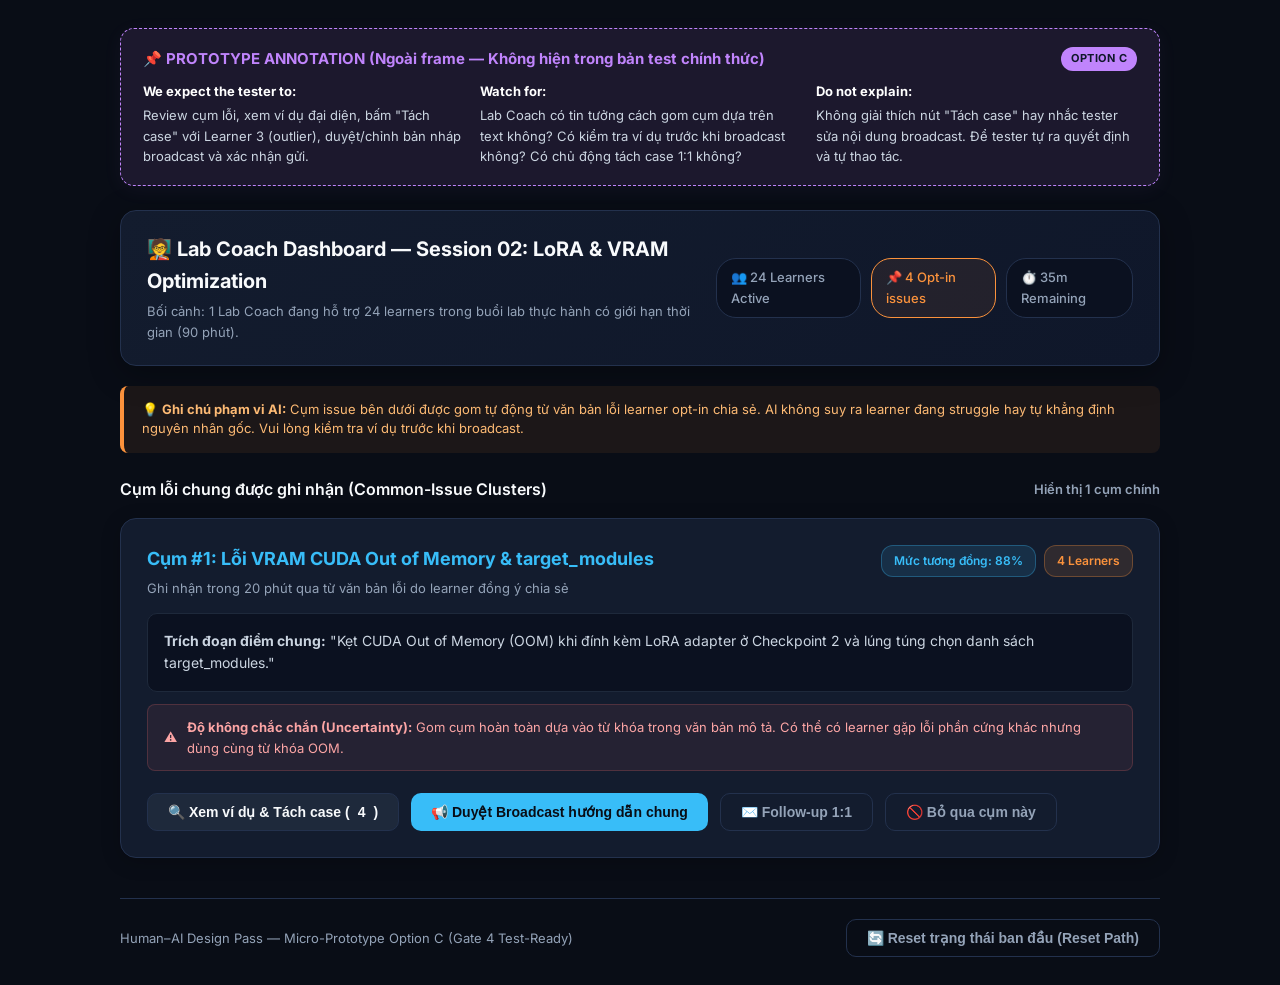
==== day18-work/prototypes/option-c-prototype.html @ c72233c2 "feat: add prototype documentation for option C implementation" ====
<!DOCTYPE html>
<html lang="vi">
<head>
  <meta charset="UTF-8">
  <meta name="viewport" content="width=device-width, initial-scale=1.0">
  <title>Option C — Common-Issue Cluster View Micro-Prototype</title>
  <link rel="preconnect" href="https://fonts.googleapis.com">
  <link rel="preconnect" href="https://fonts.gstatic.com" crossorigin>
  <link href="https://fonts.googleapis.com/css2?family=Inter:wght@400;500;600;700&display=swap" rel="stylesheet">
  <style>
    :root {
      --bg-dark: #090d16;
      --card-bg: #131c2e;
      --card-border: #23314d;
      --card-border-hover: #38bdf8;
      --text-main: #f8fafc;
      --text-muted: #94a3b8;
      --primary: #38bdf8;
      --primary-hover: #0284c7;
      --accent-orange: #fb923c;
      --accent-green: #4ade80;
      --accent-red: #f87171;
      --purple: #c084fc;
      --purple-bg: rgba(192, 132, 252, 0.1);
    }

    * {
      box-sizing: border-box;
      margin: 0;
      padding: 0;
    }

    body {
      font-family: 'Inter', -apple-system, BlinkMacSystemFont, sans-serif;
      background-color: var(--bg-dark);
      color: var(--text-main);
      line-height: 1.6;
      padding: 28px;
    }

    .container {
      max-width: 1040px;
      margin: 0 auto;
    }

    /* ----------------------------------
       PROTOTYPE ANNOTATION BANNER (Chặng 4)
    ---------------------------------- */
    .annotation-box {
      background: var(--purple-bg);
      border: 1px dashed var(--purple);
      border-radius: 14px;
      padding: 18px 22px;
      margin-bottom: 24px;
      box-shadow: 0 4px 20px rgba(192, 132, 252, 0.05);
    }
    .annotation-header {
      display: flex;
      justify-content: space-between;
      align-items: center;
      margin-bottom: 10px;
    }
    .annotation-tag {
      background: var(--purple);
      color: #0f172a;
      font-size: 11px;
      font-weight: 700;
      padding: 3px 10px;
      border-radius: 20px;
      text-transform: uppercase;
      letter-spacing: 0.5px;
    }
    .annotation-title {
      font-size: 15px;
      font-weight: 700;
      color: var(--purple);
    }
    .annotation-grid {
      display: grid;
      grid-template-columns: 1fr 1fr 1fr;
      gap: 16px;
      font-size: 13px;
      color: #cbd5e1;
    }
    .annotation-grid strong {
      color: #ffffff;
      display: block;
      margin-bottom: 3px;
    }

    /* ----------------------------------
       COMMON CONTEXT HEADER (70% Shared)
    ---------------------------------- */
    .header-card {
      background: linear-gradient(145deg, #131c2e 0%, #0f172a 100%);
      border: 1px solid var(--card-border);
      border-radius: 16px;
      padding: 22px 26px;
      margin-bottom: 20px;
      display: flex;
      justify-content: space-between;
      align-items: center;
      box-shadow: 0 8px 32px rgba(0, 0, 0, 0.3);
    }
    .header-title h1 {
      font-size: 20px;
      font-weight: 700;
      color: var(--text-main);
      display: flex;
      align-items: center;
      gap: 10px;
    }
    .header-title p {
      font-size: 13px;
      color: var(--text-muted);
      margin-top: 4px;
    }
    .stats-pills {
      display: flex;
      gap: 10px;
    }
    .pill {
      background: #0b1120;
      border: 1px solid var(--card-border);
      padding: 8px 14px;
      border-radius: 20px;
      font-size: 13px;
      font-weight: 500;
      color: var(--text-muted);
    }
    .pill.highlight {
      border-color: var(--accent-orange);
      color: var(--accent-orange);
      background: rgba(251, 146, 60, 0.08);
    }

    /* ----------------------------------
       CAPABILITY & LIMIT BANNER
    ---------------------------------- */
    .limit-banner {
      background: rgba(251, 146, 60, 0.08);
      border-left: 4px solid var(--accent-orange);
      border-radius: 8px;
      padding: 14px 18px;
      margin-bottom: 24px;
      font-size: 13px;
      color: #fdba74;
      line-height: 1.5;
    }

    /* ----------------------------------
       RESULT STATE BANNER (User Control)
    ---------------------------------- */
    .result-banner {
      background: rgba(74, 222, 128, 0.08);
      border: 1px solid var(--accent-green);
      border-radius: 14px;
      padding: 20px;
      margin-bottom: 24px;
      display: none;
      animation: fadeIn 0.3s ease;
    }
    .result-banner.active {
      display: block;
    }

    /* ----------------------------------
       MAIN CLUSTER VIEW
    ---------------------------------- */
    .section-title {
      font-size: 16px;
      font-weight: 600;
      margin-bottom: 16px;
      display: flex;
      justify-content: space-between;
      align-items: center;
    }

    .cluster-card {
      background: var(--card-bg);
      border: 1px solid var(--card-border);
      border-radius: 16px;
      padding: 26px;
      margin-bottom: 20px;
      transition: all 0.25s ease;
      box-shadow: 0 4px 20px rgba(0, 0, 0, 0.2);
    }
    .cluster-card:hover {
      border-color: var(--card-border-hover);
    }

    .cluster-header {
      display: flex;
      justify-content: space-between;
      align-items: flex-start;
      margin-bottom: 14px;
    }
    .cluster-name {
      font-size: 18px;
      font-weight: 700;
      color: var(--primary);
    }
    .badge-group {
      display: flex;
      gap: 8px;
    }
    .badge {
      font-size: 12px;
      padding: 5px 12px;
      border-radius: 12px;
      font-weight: 600;
    }
    .badge-similarity {
      background: rgba(56, 189, 248, 0.12);
      color: var(--primary);
      border: 1px solid rgba(56, 189, 248, 0.3);
    }
    .badge-count {
      background: rgba(251, 146, 60, 0.12);
      color: var(--accent-orange);
      border: 1px solid rgba(251, 146, 60, 0.3);
    }

    .cluster-body {
      margin-bottom: 22px;
    }
    .cluster-snippet {
      background: #0b1120;
      border: 1px solid #1e293b;
      padding: 16px;
      border-radius: 10px;
      font-size: 14px;
      color: #cbd5e1;
      margin-bottom: 12px;
    }
    .uncertainty-warning {
      font-size: 13px;
      color: #fca5a5;
      background: rgba(248, 113, 113, 0.08);
      border: 1px solid rgba(248, 113, 113, 0.2);
      padding: 12px 16px;
      border-radius: 8px;
      display: flex;
      align-items: center;
      gap: 10px;
    }

    /* ----------------------------------
       ACTION BUTTONS
    ---------------------------------- */
    .cluster-actions {
      display: flex;
      gap: 12px;
      flex-wrap: wrap;
    }
    .btn {
      padding: 10px 20px;
      border-radius: 10px;
      font-size: 14px;
      font-weight: 600;
      cursor: pointer;
      border: none;
      transition: all 0.2s ease;
      display: inline-flex;
      align-items: center;
      gap: 8px;
    }
    .btn-primary {
      background: var(--primary);
      color: #090d16;
    }
    .btn-primary:hover {
      background: var(--primary-hover);
      box-shadow: 0 0 15px rgba(56, 189, 248, 0.4);
    }
    .btn-secondary {
      background: #1e293b;
      color: var(--text-main);
      border: 1px solid var(--card-border);
    }
    .btn-secondary:hover {
      background: #334155;
    }
    .btn-outline {
      background: transparent;
      border: 1px solid var(--card-border);
      color: var(--text-muted);
    }
    .btn-outline:hover {
      border-color: var(--text-muted);
      color: var(--text-main);
    }

    /* ----------------------------------
       MODAL OVERLAY & DIALOGS
    ---------------------------------- */
    .modal-overlay {
      position: fixed;
      top: 0; left: 0; right: 0; bottom: 0;
      background: rgba(9, 13, 22, 0.85);
      backdrop-filter: blur(6px);
      display: flex;
      align-items: center;
      justify-content: center;
      z-index: 100;
      opacity: 0;
      pointer-events: none;
      transition: opacity 0.25s ease;
    }
    .modal-overlay.active {
      opacity: 1;
      pointer-events: auto;
    }
    .modal-box {
      background: #131c2e;
      border: 1px solid var(--card-border);
      border-radius: 18px;
      width: 90%;
      max-width: 680px;
      padding: 30px;
      max-height: 85vh;
      overflow-y: auto;
      box-shadow: 0 20px 50px rgba(0, 0, 0, 0.6);
    }
    .modal-title {
      font-size: 18px;
      font-weight: 700;
      margin-bottom: 16px;
      display: flex;
      justify-content: space-between;
      align-items: center;
    }
    .learner-item {
      background: #0b1120;
      border: 1px solid var(--card-border);
      border-radius: 12px;
      padding: 16px;
      margin-bottom: 12px;
      display: flex;
      justify-content: space-between;
      align-items: center;
      transition: all 0.2s ease;
    }
    .learner-info h4 {
      font-size: 14px;
      color: var(--text-main);
      font-weight: 600;
    }
    .learner-info p {
      font-size: 13px;
      color: var(--text-muted);
      margin-top: 2px;
    }
    .btn-split {
      background: rgba(248, 113, 113, 0.12);
      color: var(--accent-red);
      border: 1px solid rgba(248, 113, 113, 0.3);
      padding: 7px 14px;
      border-radius: 8px;
      font-size: 12px;
      font-weight: 600;
      cursor: pointer;
      transition: all 0.2s ease;
    }
    .btn-split:hover {
      background: var(--accent-red);
      color: #090d16;
    }

    textarea.broadcast-text {
      width: 100%;
      height: 130px;
      background: #0b1120;
      border: 1px solid var(--card-border);
      border-radius: 10px;
      color: var(--text-main);
      padding: 14px;
      font-family: inherit;
      font-size: 14px;
      line-height: 1.5;
      margin: 12px 0 16px 0;
      resize: vertical;
    }
    textarea.broadcast-text:focus {
      outline: none;
      border-color: var(--primary);
    }

    /* ----------------------------------
       RESET PATH FOOTER (Gate 4 Requirement)
    ---------------------------------- */
    .reset-bar {
      margin-top: 40px;
      padding-top: 20px;
      border-top: 1px solid var(--card-border);
      display: flex;
      justify-content: space-between;
      align-items: center;
    }

    @keyframes fadeIn {
      from { opacity: 0; transform: translateY(-8px); }
      to { opacity: 1; transform: translateY(0); }
    }
  </style>
</head>
<body>

<div class="container">

  <!-- PROTOTYPE ANNOTATION BANNER (Chặng 4 Guidelines) -->
  <div class="annotation-box">
    <div class="annotation-header">
      <span class="annotation-title">📌 PROTOTYPE ANNOTATION (Ngoài frame — Không hiện trong bản test chính thức)</span>
      <span class="annotation-tag">OPTION C</span>
    </div>
    <div class="annotation-grid">
      <div>
        <strong>We expect the tester to:</strong>
        Review cụm lỗi, xem ví dụ đại diện, bấm "Tách case" với Learner 3 (outlier), duyệt/chỉnh bản nháp broadcast và xác nhận gửi.
      </div>
      <div>
        <strong>Watch for:</strong>
        Lab Coach có tin tưởng cách gom cụm dựa trên text không? Có kiểm tra ví dụ trước khi broadcast không? Có chủ động tách case 1:1 không?
      </div>
      <div>
        <strong>Do not explain:</strong>
        Không giải thích nút "Tách case" hay nhắc tester sửa nội dung broadcast. Để tester tự ra quyết định và tự thao tác.
      </div>
    </div>
  </div>

  <!-- COMMON CONTEXT HEADER (70% Shared Context) -->
  <div class="header-card">
    <div class="header-title">
      <h1>🧑‍🏫 Lab Coach Dashboard — Session 02: LoRA & VRAM Optimization</h1>
      <p>Bối cảnh: 1 Lab Coach đang hỗ trợ 24 learners trong buổi lab thực hành có giới hạn thời gian (90 phút).</p>
    </div>
    <div class="stats-pills">
      <span class="pill">👥 24 Learners Active</span>
      <span class="pill highlight" id="optin-count-pill">📌 4 Opt-in issues</span>
      <span class="pill">⏱️ 35m Remaining</span>
    </div>
  </div>

  <!-- CAPABILITY & LIMIT BANNER -->
  <div class="limit-banner">
    💡 <strong>Ghi chú phạm vi AI:</strong> Cụm issue bên dưới được gom tự động từ văn bản lỗi learner opt-in chia sẻ. AI không suy ra learner đang struggle hay tự khẳng định nguyên nhân gốc. Vui lòng kiểm tra ví dụ trước khi broadcast.
  </div>

  <!-- RESULT STATE BANNER (User Decision Feedback) -->
  <div class="result-banner" id="result-banner">
    <h3 style="color: var(--accent-green); margin-bottom: 6px;">📢 Đã phát Broadcast thành công!</h3>
    <p style="font-size: 14px; color: #cbd5e1;">Hướng dẫn gỡ kẹt VRAM đã được gửi tới các learner trong cụm. Tiết kiệm ước tính ~20 phút triage 1:1 cá nhân.</p>
    <div style="margin-top: 14px; display: flex; gap: 10px;">
      <button class="btn btn-outline" style="font-size: 13px;" onclick="alert('Đã gửi thông báo bổ sung vào kênh Discord!')">✏️ Gửi Correction / Bổ sung</button>
      <button class="btn btn-outline" style="font-size: 13px;" onclick="undoBroadcast()">↩️ Thu hồi Broadcast / Mở lại cụm</button>
    </div>
  </div>

  <!-- MAIN CONTENT: CLUSTER VIEW -->
  <div class="section-title">
    <span>Cụm lỗi chung được ghi nhận (Common-Issue Clusters)</span>
    <span style="font-size: 13px; color: var(--text-muted);" id="cluster-status-text">Hiển thị 1 cụm chính</span>
  </div>

  <div class="cluster-card" id="main-cluster">
    <div class="cluster-header">
      <div>
        <div class="cluster-name">Cụm #1: Lỗi VRAM CUDA Out of Memory & target_modules</div>
        <div style="font-size: 13px; color: var(--text-muted); margin-top: 4px;">Ghi nhận trong 20 phút qua từ văn bản lỗi do learner đồng ý chia sẻ</div>
      </div>
      <div class="badge-group">
        <span class="badge badge-similarity">Mức tương đồng: 88%</span>
        <span class="badge badge-count" id="cluster-count-badge">4 Learners</span>
      </div>
    </div>

    <div class="cluster-body">
      <div class="cluster-snippet">
        <strong>Trích đoạn điểm chung:</strong> "Kẹt CUDA Out of Memory (OOM) khi đính kèm LoRA adapter ở Checkpoint 2 và lúng túng chọn danh sách target_modules."
      </div>
      <div class="uncertainty-warning">
        <span>⚠️</span>
        <span><strong>Độ không chắc chắn (Uncertainty):</strong> Gom cụm hoàn toàn dựa vào từ khóa trong văn bản mô tả. Có thể có learner gặp lỗi phần cứng khác nhưng dùng cùng từ khóa OOM.</span>
      </div>
    </div>

    <div class="cluster-actions">
      <button class="btn btn-secondary" onclick="openInspectModal()">🔍 Xem ví dụ & Tách case (<span id="inspect-count-label">4</span>)</button>
      <button class="btn btn-primary" onclick="openBroadcastModal()">📢 Duyệt Broadcast hướng dẫn chung</button>
      <button class="btn btn-outline" onclick="alert('Đã mở luồng follow-up 1:1 cho đại diện nhóm.')">✉️ Follow-up 1:1</button>
      <button class="btn btn-outline" onclick="dismissCluster()">🚫 Bỏ qua cụm này</button>
    </div>
  </div>

  <!-- SEPARATED 1:1 LIST SECTION -->
  <div id="separated-section" style="display: none; margin-top: 28px;">
    <div class="section-title" style="color: var(--accent-orange);">
      <span>Danh sách case tách riêng cần Triage 1:1</span>
    </div>
    <div class="cluster-card" style="border-color: rgba(251, 146, 60, 0.4); background: rgba(251, 146, 60, 0.03);">
      <div style="font-size: 14px; color: var(--text-main); font-weight: 600;">Learner 3 (L07) — BitsAndBytes 8-bit trên GPU GTX không hỗ trợ</div>
      <div style="font-size: 13px; color: var(--text-muted); margin-top: 4px;">Đã tách khỏi cụm VRAM chung vì là lỗi phần cứng/GPU cá nhân. Cần hỗ trợ trực tiếp 1:1.</div>
    </div>
  </div>

  <!-- RESET FOOTER (Gate 4 Requirement: Common context reset path) -->
  <div class="reset-bar">
    <span style="font-size: 13px; color: var(--text-muted);">Human–AI Design Pass — Micro-Prototype Option C (Gate 4 Test-Ready)</span>
    <button class="btn btn-outline" onclick="resetPrototype()">🔄 Reset trạng thái ban đầu (Reset Path)</button>
  </div>
</div>

<!-- MODAL 1: INSPECT & SPLIT CASES -->
<div class="modal-overlay" id="inspect-modal">
  <div class="modal-box">
    <div class="modal-title">
      <span>Danh sách case trong Cụm VRAM OOM</span>
      <button style="background: none; border: none; color: var(--text-muted); cursor: pointer; font-size: 20px;" onclick="closeInspectModal()">✕</button>
    </div>
    <p style="font-size: 13px; color: var(--text-muted); margin-bottom: 16px;">
      Lab Coach kiểm tra mô tả từng learner. Nếu phát hiện case khác nguyên nhân, bấm <strong>"Tách case"</strong> để chuyển sang triage 1:1.
    </p>

    <div class="learner-item">
      <div class="learner-info">
        <h4>Learner 1 (L01) — Kẹt target_modules ["q_proj", "v_proj"]</h4>
        <p>Gặp OOM khi batch_size=8; đã đọc slide nhưng chưa giảm batch size.</p>
      </div>
      <span style="font-size: 12px; color: var(--accent-green); font-weight: 600;">Thuộc cụm chung</span>
    </div>

    <div class="learner-item">
      <div class="learner-info">
        <h4>Learner 2 (L03) — Quên bật gradient_checkpointing</h4>
        <p>Báo lỗi OOM ở epoch 1; chưa bật gradient_checkpointing=True.</p>
      </div>
      <span style="font-size: 12px; color: var(--accent-green); font-weight: 600;">Thuộc cụm chung</span>
    </div>

    <div class="learner-item" id="learner-3-row">
      <div class="learner-info">
        <h4>Learner 3 (L07) — Lỗi BitsAndBytes 8-bit CUDA</h4>
        <p>Báo lỗi OOM do GPU GTX cũ không hỗ trợ quantization 8-bit.</p>
      </div>
      <button class="btn-split" onclick="splitLearner3()">✂️ Tách case ra khỏi cụm</button>
    </div>

    <div class="learner-item">
      <div class="learner-info">
        <h4>Learner 4 (L12) — Float32 base model overload</h4>
        <p>OOM khi load base model ở float32 thay vì float16.</p>
      </div>
      <span style="font-size: 12px; color: var(--accent-green); font-weight: 600;">Thuộc cụm chung</span>
    </div>

    <div style="margin-top: 24px; text-align: right;">
      <button class="btn btn-secondary" onclick="closeInspectModal()">Đóng</button>
    </div>
  </div>
</div>

<!-- MODAL 2: REVIEW & EDIT BROADCAST -->
<div class="modal-overlay" id="broadcast-modal">
  <div class="modal-box">
    <div class="modal-title">
      <span>Duyệt Broadcast hướng dẫn chung (Option C)</span>
      <button style="background: none; border: none; color: var(--text-muted); cursor: pointer; font-size: 20px;" onclick="closeBroadcastModal()">✕</button>
    </div>

    <div style="font-size: 12px; background: rgba(56, 189, 248, 0.1); color: var(--primary); padding: 10px 14px; border-radius: 8px; margin-bottom: 14px; border: 1px solid rgba(56, 189, 248, 0.2);">
      🤖 <strong>AI Draft:</strong> Nội dung do AI đề xuất từ <span id="broadcast-target-count">4</span> case trong cụm. Lab Coach cần chỉnh sửa và xác nhận trước khi gửi.
    </div>

    <label style="font-size: 13px; font-weight: 600; color: var(--text-main);">Nội dung Broadcast (Lab Coach có thể chỉnh sửa tự do):</label>
    <textarea class="broadcast-text" id="broadcast-textarea">Chào các bạn làm Lab LoRA! Hệ thống ghi nhận một số bạn gặp vấn đề VRAM / CUDA OOM ở Checkpoint 2. 

Hướng dẫn xử lý nhanh:
1) Bật `gradient_checkpointing=True` trong TrainingArguments.
2) Giảm `per_device_train_batch_size` xuống 2 hoặc 4.
3) Đảm bảo `target_modules` chỉ chọn ["q_proj", "v_proj"].

Nếu đã thử các bước trên mà vẫn kẹt, hãy giơ tay để Lab Coach hỗ trợ 1:1!</textarea>

    <div style="margin-bottom: 20px;">
      <label style="font-size: 13px; color: var(--text-muted); display: flex; align-items: center; gap: 10px; cursor: pointer;">
        <input type="checkbox" id="confirm-checkbox" style="width: 16px; height: 16px; accent-color: var(--primary);">
        <span style="color: var(--text-main);">Tôi đã kiểm tra nội dung và xác nhận phát thông báo tới nhóm learner trong cụm.</span>
      </label>
    </div>

    <div style="display: flex; justify-content: flex-end; gap: 12px;">
      <button class="btn btn-outline" onclick="closeBroadcastModal()">Hủy</button>
      <button class="btn btn-primary" onclick="sendBroadcast()">🚀 Phát Broadcast ngay</button>
    </div>
  </div>
</div>

<script>
  let learner3Split = false;

  function openInspectModal() {
    document.getElementById('inspect-modal').classList.add('active');
  }
  function closeInspectModal() {
    document.getElementById('inspect-modal').classList.remove('active');
  }
  function openBroadcastModal() {
    document.getElementById('broadcast-target-count').innerText = learner3Split ? '3' : '4';
    document.getElementById('broadcast-modal').classList.add('active');
  }
  function closeBroadcastModal() {
    document.getElementById('broadcast-modal').classList.remove('active');
  }

  function splitLearner3() {
    learner3Split = true;
    const row = document.getElementById('learner-3-row');
    row.style.opacity = '0.6';
    row.innerHTML = `
      <div class="learner-info">
        <h4 style="text-decoration: line-through; color: var(--text-muted);">Learner 3 (L07) — Lỗi BitsAndBytes 8-bit CUDA</h4>
        <p>Đã tách ra khỏi cụm chung → Chuyển sang hàng chờ Triage 1:1.</p>
      </div>
      <span style="font-size: 12px; color: var(--accent-orange); font-weight: 600;">Đã tách 1:1</span>
    `;

    document.getElementById('cluster-count-badge').innerText = '3 Learners';
    document.getElementById('optin-count-pill').innerText = '📌 3 Opt-in issues in cluster (+1 split)';
    document.getElementById('inspect-count-label').innerText = '3';
    document.getElementById('separated-section').style.display = 'block';
  }

  function sendBroadcast() {
    const cb = document.getElementById('confirm-checkbox');
    if (!cb.checked) {
      alert('Vui lòng đánh dấu xác nhận trước khi phát Broadcast!');
      return;
    }
    closeBroadcastModal();
    document.getElementById('main-cluster').style.opacity = '0.4';
    document.getElementById('result-banner').classList.add('active');
  }

  function undoBroadcast() {
    document.getElementById('main-cluster').style.opacity = '1';
    document.getElementById('result-banner').classList.remove('active');
  }

  function dismissCluster() {
    if (confirm('Bạn có chắc chắn muốn bỏ qua cụm lỗi này?')) {
      document.getElementById('main-cluster').style.display = 'none';
      document.getElementById('cluster-status-text').innerText = 'Đã bỏ qua cụm (0 cụm hiển thị)';
    }
  }

  function resetPrototype() {
    learner3Split = false;
    document.getElementById('main-cluster').style.display = 'block';
    document.getElementById('main-cluster').style.opacity = '1';
    document.getElementById('result-banner').classList.remove('active');
    document.getElementById('separated-section').style.display = 'none';
    document.getElementById('cluster-count-badge').innerText = '4 Learners';
    document.getElementById('optin-count-pill').innerText = '📌 4 Opt-in issues';
    document.getElementById('inspect-count-label').innerText = '4';
    document.getElementById('cluster-status-text').innerText = 'Hiển thị 1 cụm chính';
    document.getElementById('confirm-checkbox').checked = false;

    document.getElementById('learner-3-row').style.opacity = '1';
    document.getElementById('learner-3-row').innerHTML = `
      <div class="learner-info">
        <h4>Learner 3 (L07) — Lỗi BitsAndBytes 8-bit CUDA</h4>
        <p>Báo lỗi OOM do GPU GTX cũ không hỗ trợ quantization 8-bit.</p>
      </div>
      <button class="btn-split" onclick="splitLearner3()">✂️ Tách case ra khỏi cụm</button>
    `;

    closeInspectModal();
    closeBroadcastModal();
  }
</script>

</body>
</html>
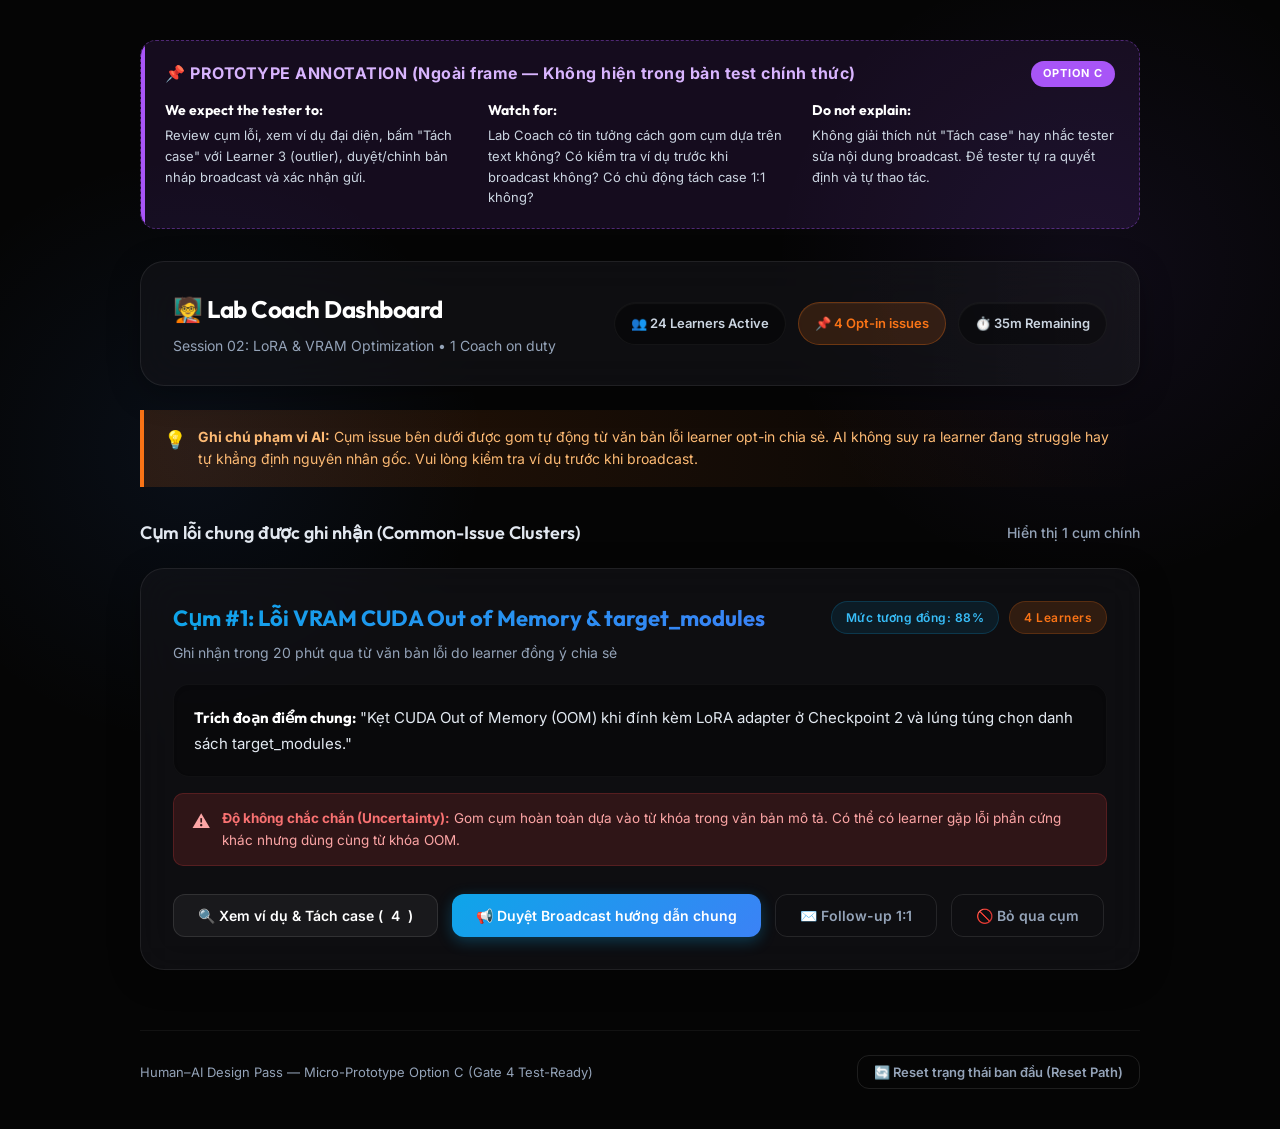
==== commit d8f42e2c: "feat: add common-issue cluster view prototype html and documentation files" ====
--- a/day18-work/prototypes/option-c-prototype.html
+++ b/day18-work/prototypes/option-c-prototype.html
@@ -6,243 +6,318 @@
   <title>Option C — Common-Issue Cluster View Micro-Prototype</title>
   <link rel="preconnect" href="https://fonts.googleapis.com">
   <link rel="preconnect" href="https://fonts.gstatic.com" crossorigin>
-  <link href="https://fonts.googleapis.com/css2?family=Inter:wght@400;500;600;700&display=swap" rel="stylesheet">
+  <link href="https://fonts.googleapis.com/css2?family=Inter:wght@400;500;600&family=Outfit:wght@500;600;700;800&display=swap" rel="stylesheet">
   <style>
     :root {
-      --bg-dark: #090d16;
-      --card-bg: #131c2e;
-      --card-border: #23314d;
-      --card-border-hover: #38bdf8;
+      --bg-dark: #050505;
+      --bg-gradient: radial-gradient(circle at 15% 50%, rgba(59, 130, 246, 0.08), transparent 25%),
+                     radial-gradient(circle at 85% 30%, rgba(139, 92, 246, 0.08), transparent 25%);
+      
+      --glass-bg: rgba(20, 21, 26, 0.6);
+      --glass-border: rgba(255, 255, 255, 0.08);
+      --glass-shadow: 0 8px 32px rgba(0, 0, 0, 0.3);
+      
       --text-main: #f8fafc;
       --text-muted: #94a3b8;
+      
       --primary: #38bdf8;
-      --primary-hover: #0284c7;
-      --accent-orange: #fb923c;
-      --accent-green: #4ade80;
-      --accent-red: #f87171;
-      --purple: #c084fc;
-      --purple-bg: rgba(192, 132, 252, 0.1);
-    }
-
-    * {
-      box-sizing: border-box;
-      margin: 0;
-      padding: 0;
-    }
+      --primary-gradient: linear-gradient(135deg, #0ea5e9, #3b82f6);
+      --accent-orange: #f97316;
+      --accent-orange-bg: rgba(249, 115, 22, 0.15);
+      --accent-green: #10b981;
+      --accent-green-bg: rgba(16, 185, 129, 0.15);
+      --accent-red: #ef4444;
+      --accent-red-bg: rgba(239, 68, 68, 0.15);
+      
+      --purple: #a855f7;
+      --purple-bg: rgba(168, 85, 247, 0.1);
+      
+      --radius-lg: 24px;
+      --radius-md: 16px;
+      --radius-sm: 10px;
+      
+      --transition: all 0.3s cubic-bezier(0.4, 0, 0.2, 1);
+    }
+
+    * { box-sizing: border-box; margin: 0; padding: 0; }
 
     body {
-      font-family: 'Inter', -apple-system, BlinkMacSystemFont, sans-serif;
+      font-family: 'Inter', sans-serif;
       background-color: var(--bg-dark);
+      background-image: var(--bg-gradient);
+      background-attachment: fixed;
       color: var(--text-main);
       line-height: 1.6;
-      padding: 28px;
+      padding: 40px 20px;
+      min-height: 100vh;
+    }
+
+    h1, h2, h3, h4, .font-heading {
+      font-family: 'Outfit', sans-serif;
     }
 
     .container {
-      max-width: 1040px;
+      max-width: 1000px;
       margin: 0 auto;
+      position: relative;
     }
 
     /* ----------------------------------
-       PROTOTYPE ANNOTATION BANNER (Chặng 4)
+       PROTOTYPE ANNOTATION BANNER
     ---------------------------------- */
     .annotation-box {
       background: var(--purple-bg);
-      border: 1px dashed var(--purple);
-      border-radius: 14px;
-      padding: 18px 22px;
-      margin-bottom: 24px;
-      box-shadow: 0 4px 20px rgba(192, 132, 252, 0.05);
+      border: 1px dashed rgba(168, 85, 247, 0.4);
+      border-radius: var(--radius-md);
+      padding: 20px 24px;
+      margin-bottom: 32px;
+      position: relative;
+      overflow: hidden;
+    }
+    .annotation-box::before {
+      content: '';
+      position: absolute;
+      top: 0; left: 0; width: 4px; height: 100%;
+      background: var(--purple);
     }
     .annotation-header {
       display: flex;
       justify-content: space-between;
       align-items: center;
-      margin-bottom: 10px;
+      margin-bottom: 12px;
+    }
+    .annotation-title {
+      font-size: 16px;
+      font-weight: 700;
+      color: #d8b4fe;
+      letter-spacing: 0.5px;
     }
     .annotation-tag {
       background: var(--purple);
-      color: #0f172a;
+      color: #fff;
       font-size: 11px;
       font-weight: 700;
-      padding: 3px 10px;
+      padding: 4px 12px;
       border-radius: 20px;
       text-transform: uppercase;
-      letter-spacing: 0.5px;
-    }
-    .annotation-title {
-      font-size: 15px;
-      font-weight: 700;
-      color: var(--purple);
+      letter-spacing: 1px;
     }
     .annotation-grid {
       display: grid;
-      grid-template-columns: 1fr 1fr 1fr;
-      gap: 16px;
+      grid-template-columns: repeat(3, 1fr);
+      gap: 20px;
       font-size: 13px;
       color: #cbd5e1;
     }
     .annotation-grid strong {
-      color: #ffffff;
+      color: #fff;
       display: block;
-      margin-bottom: 3px;
+      margin-bottom: 4px;
+      font-family: 'Outfit', sans-serif;
+      font-size: 14px;
     }
 
     /* ----------------------------------
-       COMMON CONTEXT HEADER (70% Shared)
+       COMMON CONTEXT HEADER
     ---------------------------------- */
     .header-card {
-      background: linear-gradient(145deg, #131c2e 0%, #0f172a 100%);
-      border: 1px solid var(--card-border);
-      border-radius: 16px;
-      padding: 22px 26px;
-      margin-bottom: 20px;
+      background: var(--glass-bg);
+      backdrop-filter: blur(20px);
+      -webkit-backdrop-filter: blur(20px);
+      border: 1px solid var(--glass-border);
+      border-radius: var(--radius-lg);
+      padding: 28px 32px;
+      margin-bottom: 24px;
       display: flex;
       justify-content: space-between;
       align-items: center;
-      box-shadow: 0 8px 32px rgba(0, 0, 0, 0.3);
+      box-shadow: var(--glass-shadow);
+      position: relative;
+      overflow: hidden;
+    }
+    .header-card::after {
+      content: '';
+      position: absolute;
+      top: 0; right: 0; width: 300px; height: 100%;
+      background: linear-gradient(90deg, transparent, rgba(255,255,255,0.02));
+      pointer-events: none;
     }
     .header-title h1 {
-      font-size: 20px;
+      font-size: 24px;
       font-weight: 700;
-      color: var(--text-main);
-      display: flex;
-      align-items: center;
-      gap: 10px;
+      color: #fff;
+      display: flex;
+      align-items: center;
+      gap: 12px;
+      letter-spacing: -0.5px;
     }
     .header-title p {
+      font-size: 14px;
+      color: var(--text-muted);
+      margin-top: 6px;
+    }
+    .stats-pills {
+      display: flex;
+      gap: 12px;
+    }
+    .pill {
+      background: rgba(0, 0, 0, 0.4);
+      border: 1px solid rgba(255, 255, 255, 0.05);
+      padding: 10px 16px;
+      border-radius: 30px;
       font-size: 13px;
-      color: var(--text-muted);
-      margin-top: 4px;
-    }
-    .stats-pills {
-      display: flex;
-      gap: 10px;
-    }
-    .pill {
-      background: #0b1120;
-      border: 1px solid var(--card-border);
-      padding: 8px 14px;
-      border-radius: 20px;
-      font-size: 13px;
-      font-weight: 500;
-      color: var(--text-muted);
+      font-weight: 600;
+      color: #cbd5e1;
+      display: flex;
+      align-items: center;
+      gap: 6px;
+      box-shadow: inset 0 1px 1px rgba(255,255,255,0.05);
     }
     .pill.highlight {
-      border-color: var(--accent-orange);
+      border-color: rgba(249, 115, 22, 0.3);
       color: var(--accent-orange);
-      background: rgba(251, 146, 60, 0.08);
+      background: var(--accent-orange-bg);
     }
 
     /* ----------------------------------
        CAPABILITY & LIMIT BANNER
     ---------------------------------- */
     .limit-banner {
-      background: rgba(251, 146, 60, 0.08);
+      background: linear-gradient(90deg, var(--accent-orange-bg), transparent);
       border-left: 4px solid var(--accent-orange);
-      border-radius: 8px;
-      padding: 14px 18px;
-      margin-bottom: 24px;
-      font-size: 13px;
+      border-radius: 0 var(--radius-sm) var(--radius-sm) 0;
+      padding: 16px 20px;
+      margin-bottom: 32px;
+      font-size: 14px;
       color: #fdba74;
-      line-height: 1.5;
+      display: flex;
+      align-items: flex-start;
+      gap: 12px;
     }
 
     /* ----------------------------------
-       RESULT STATE BANNER (User Control)
+       RESULT STATE BANNER
     ---------------------------------- */
     .result-banner {
-      background: rgba(74, 222, 128, 0.08);
-      border: 1px solid var(--accent-green);
-      border-radius: 14px;
-      padding: 20px;
-      margin-bottom: 24px;
+      background: linear-gradient(135deg, rgba(16, 185, 129, 0.1), rgba(5, 150, 105, 0.05));
+      border: 1px solid rgba(16, 185, 129, 0.3);
+      border-radius: var(--radius-md);
+      padding: 24px;
+      margin-bottom: 32px;
       display: none;
-      animation: fadeIn 0.3s ease;
+      opacity: 0;
+      transform: translateY(-10px);
+      transition: opacity 0.4s ease, transform 0.4s ease;
+      box-shadow: 0 10px 30px rgba(16, 185, 129, 0.05);
+      position: relative;
+      overflow: hidden;
+    }
+    .result-banner::before {
+      content: '';
+      position: absolute;
+      top: -50%; left: -50%; width: 200%; height: 200%;
+      background: radial-gradient(circle, rgba(16,185,129,0.1) 0%, transparent 60%);
+      pointer-events: none;
     }
     .result-banner.active {
       display: block;
+      opacity: 1;
+      transform: translateY(0);
     }
 
     /* ----------------------------------
        MAIN CLUSTER VIEW
     ---------------------------------- */
     .section-title {
-      font-size: 16px;
+      font-family: 'Outfit', sans-serif;
+      font-size: 18px;
       font-weight: 600;
-      margin-bottom: 16px;
+      margin-bottom: 20px;
       display: flex;
       justify-content: space-between;
       align-items: center;
+      color: #e2e8f0;
     }
 
     .cluster-card {
-      background: var(--card-bg);
-      border: 1px solid var(--card-border);
-      border-radius: 16px;
-      padding: 26px;
-      margin-bottom: 20px;
-      transition: all 0.25s ease;
-      box-shadow: 0 4px 20px rgba(0, 0, 0, 0.2);
+      background: var(--glass-bg);
+      backdrop-filter: blur(20px);
+      -webkit-backdrop-filter: blur(20px);
+      border: 1px solid var(--glass-border);
+      border-radius: var(--radius-lg);
+      padding: 32px;
+      margin-bottom: 24px;
+      transition: var(--transition);
+      box-shadow: var(--glass-shadow);
+      position: relative;
     }
     .cluster-card:hover {
-      border-color: var(--card-border-hover);
+      border-color: rgba(56, 189, 248, 0.3);
+      box-shadow: 0 12px 40px rgba(0, 0, 0, 0.4), 0 0 20px rgba(56, 189, 248, 0.05);
+      transform: translateY(-2px);
     }
 
     .cluster-header {
       display: flex;
       justify-content: space-between;
       align-items: flex-start;
-      margin-bottom: 14px;
+      margin-bottom: 20px;
     }
     .cluster-name {
-      font-size: 18px;
+      font-family: 'Outfit', sans-serif;
+      font-size: 22px;
       font-weight: 700;
-      color: var(--primary);
+      background: var(--primary-gradient);
+      -webkit-background-clip: text;
+      -webkit-text-fill-color: transparent;
+      margin-bottom: 6px;
     }
     .badge-group {
       display: flex;
-      gap: 8px;
+      gap: 10px;
     }
     .badge {
       font-size: 12px;
-      padding: 5px 12px;
-      border-radius: 12px;
+      padding: 6px 14px;
+      border-radius: 20px;
       font-weight: 600;
+      letter-spacing: 0.5px;
     }
     .badge-similarity {
-      background: rgba(56, 189, 248, 0.12);
+      background: rgba(14, 165, 233, 0.1);
       color: var(--primary);
-      border: 1px solid rgba(56, 189, 248, 0.3);
+      border: 1px solid rgba(14, 165, 233, 0.2);
     }
     .badge-count {
-      background: rgba(251, 146, 60, 0.12);
+      background: var(--accent-orange-bg);
       color: var(--accent-orange);
-      border: 1px solid rgba(251, 146, 60, 0.3);
+      border: 1px solid rgba(249, 115, 22, 0.2);
     }
 
     .cluster-body {
-      margin-bottom: 22px;
+      margin-bottom: 28px;
     }
     .cluster-snippet {
-      background: #0b1120;
-      border: 1px solid #1e293b;
-      padding: 16px;
-      border-radius: 10px;
-      font-size: 14px;
-      color: #cbd5e1;
-      margin-bottom: 12px;
+      background: rgba(0, 0, 0, 0.3);
+      border: 1px solid rgba(255, 255, 255, 0.03);
+      padding: 20px;
+      border-radius: var(--radius-md);
+      font-size: 15px;
+      color: #e2e8f0;
+      margin-bottom: 16px;
+      box-shadow: inset 0 2px 10px rgba(0,0,0,0.2);
+      line-height: 1.7;
     }
     .uncertainty-warning {
-      font-size: 13px;
+      font-size: 13.5px;
       color: #fca5a5;
-      background: rgba(248, 113, 113, 0.08);
-      border: 1px solid rgba(248, 113, 113, 0.2);
-      padding: 12px 16px;
-      border-radius: 8px;
-      display: flex;
-      align-items: center;
-      gap: 10px;
+      background: var(--accent-red-bg);
+      border: 1px solid rgba(239, 68, 68, 0.2);
+      padding: 14px 18px;
+      border-radius: var(--radius-sm);
+      display: flex;
+      align-items: flex-start;
+      gap: 12px;
     }
 
     /* ----------------------------------
@@ -250,45 +325,49 @@
     ---------------------------------- */
     .cluster-actions {
       display: flex;
-      gap: 12px;
+      gap: 14px;
       flex-wrap: wrap;
     }
     .btn {
-      padding: 10px 20px;
-      border-radius: 10px;
+      padding: 12px 24px;
+      border-radius: 12px;
       font-size: 14px;
       font-weight: 600;
       cursor: pointer;
       border: none;
-      transition: all 0.2s ease;
+      transition: var(--transition);
       display: inline-flex;
       align-items: center;
       gap: 8px;
+      font-family: 'Inter', sans-serif;
     }
     .btn-primary {
-      background: var(--primary);
-      color: #090d16;
+      background: var(--primary-gradient);
+      color: #fff;
+      box-shadow: 0 4px 15px rgba(14, 165, 233, 0.3);
     }
     .btn-primary:hover {
-      background: var(--primary-hover);
-      box-shadow: 0 0 15px rgba(56, 189, 248, 0.4);
+      box-shadow: 0 6px 20px rgba(14, 165, 233, 0.5);
+      transform: translateY(-1px);
     }
     .btn-secondary {
-      background: #1e293b;
-      color: var(--text-main);
-      border: 1px solid var(--card-border);
+      background: rgba(255, 255, 255, 0.05);
+      color: #fff;
+      border: 1px solid rgba(255, 255, 255, 0.1);
     }
     .btn-secondary:hover {
-      background: #334155;
+      background: rgba(255, 255, 255, 0.1);
+      border-color: rgba(255, 255, 255, 0.2);
     }
     .btn-outline {
       background: transparent;
-      border: 1px solid var(--card-border);
+      border: 1px solid rgba(255, 255, 255, 0.1);
       color: var(--text-muted);
     }
     .btn-outline:hover {
-      border-color: var(--text-muted);
-      color: var(--text-main);
+      border-color: rgba(255, 255, 255, 0.3);
+      color: #fff;
+      background: rgba(255, 255, 255, 0.02);
     }
 
     /* ----------------------------------
@@ -297,111 +376,191 @@
     .modal-overlay {
       position: fixed;
       top: 0; left: 0; right: 0; bottom: 0;
-      background: rgba(9, 13, 22, 0.85);
-      backdrop-filter: blur(6px);
+      background: rgba(0, 0, 0, 0.6);
+      backdrop-filter: blur(8px);
+      -webkit-backdrop-filter: blur(8px);
       display: flex;
       align-items: center;
       justify-content: center;
       z-index: 100;
       opacity: 0;
       pointer-events: none;
-      transition: opacity 0.25s ease;
+      transition: var(--transition);
     }
     .modal-overlay.active {
       opacity: 1;
       pointer-events: auto;
     }
     .modal-box {
-      background: #131c2e;
-      border: 1px solid var(--card-border);
-      border-radius: 18px;
+      background: #0f1219;
+      border: 1px solid rgba(255, 255, 255, 0.08);
+      border-radius: var(--radius-lg);
       width: 90%;
-      max-width: 680px;
-      padding: 30px;
+      max-width: 720px;
+      padding: 36px;
       max-height: 85vh;
       overflow-y: auto;
-      box-shadow: 0 20px 50px rgba(0, 0, 0, 0.6);
-    }
+      box-shadow: 0 25px 50px -12px rgba(0, 0, 0, 0.8);
+      transform: scale(0.95) translateY(10px);
+      transition: var(--transition);
+    }
+    .modal-overlay.active .modal-box {
+      transform: scale(1) translateY(0);
+    }
+    
     .modal-title {
-      font-size: 18px;
+      font-family: 'Outfit', sans-serif;
+      font-size: 22px;
       font-weight: 700;
+      margin-bottom: 8px;
+      display: flex;
+      justify-content: space-between;
+      align-items: center;
+      color: #fff;
+    }
+    .modal-subtitle {
+      font-size: 14px;
+      color: var(--text-muted);
+      margin-bottom: 24px;
+    }
+    
+    .learner-item {
+      background: rgba(255, 255, 255, 0.02);
+      border: 1px solid rgba(255, 255, 255, 0.05);
+      border-radius: var(--radius-md);
+      padding: 20px;
       margin-bottom: 16px;
       display: flex;
       justify-content: space-between;
       align-items: center;
-    }
-    .learner-item {
-      background: #0b1120;
-      border: 1px solid var(--card-border);
-      border-radius: 12px;
-      padding: 16px;
-      margin-bottom: 12px;
-      display: flex;
-      justify-content: space-between;
-      align-items: center;
-      transition: all 0.2s ease;
+      transition: var(--transition);
+    }
+    .learner-item:hover {
+      background: rgba(255, 255, 255, 0.04);
+      border-color: rgba(255, 255, 255, 0.1);
     }
     .learner-info h4 {
+      font-size: 15px;
+      color: #fff;
+      font-weight: 600;
+      margin-bottom: 4px;
+    }
+    .learner-info p {
       font-size: 14px;
-      color: var(--text-main);
-      font-weight: 600;
-    }
-    .learner-info p {
+      color: var(--text-muted);
+    }
+    .btn-split {
+      background: var(--accent-red-bg);
+      color: #f87171;
+      border: 1px solid rgba(239, 68, 68, 0.2);
+      padding: 8px 16px;
+      border-radius: 8px;
       font-size: 13px;
-      color: var(--text-muted);
-      margin-top: 2px;
-    }
-    .btn-split {
-      background: rgba(248, 113, 113, 0.12);
-      color: var(--accent-red);
-      border: 1px solid rgba(248, 113, 113, 0.3);
-      padding: 7px 14px;
-      border-radius: 8px;
-      font-size: 12px;
       font-weight: 600;
       cursor: pointer;
-      transition: all 0.2s ease;
+      transition: var(--transition);
+      white-space: nowrap;
     }
     .btn-split:hover {
       background: var(--accent-red);
-      color: #090d16;
+      color: #fff;
+      box-shadow: 0 4px 12px rgba(239, 68, 68, 0.3);
     }
 
     textarea.broadcast-text {
       width: 100%;
-      height: 130px;
-      background: #0b1120;
-      border: 1px solid var(--card-border);
-      border-radius: 10px;
-      color: var(--text-main);
-      padding: 14px;
+      height: 160px;
+      background: rgba(0, 0, 0, 0.3);
+      border: 1px solid rgba(255, 255, 255, 0.1);
+      border-radius: var(--radius-md);
+      color: #fff;
+      padding: 16px;
       font-family: inherit;
-      font-size: 14px;
-      line-height: 1.5;
-      margin: 12px 0 16px 0;
+      font-size: 14.5px;
+      line-height: 1.6;
+      margin: 16px 0 24px 0;
       resize: vertical;
+      transition: var(--transition);
     }
     textarea.broadcast-text:focus {
       outline: none;
       border-color: var(--primary);
+      box-shadow: 0 0 0 2px rgba(14, 165, 233, 0.2);
+    }
+
+    /* Custom Checkbox */
+    .custom-checkbox {
+      display: flex;
+      align-items: center;
+      gap: 12px;
+      cursor: pointer;
+      user-select: none;
+    }
+    .custom-checkbox input {
+      position: absolute;
+      opacity: 0;
+      cursor: pointer;
+      height: 0;
+      width: 0;
+    }
+    .checkmark {
+      height: 20px;
+      width: 20px;
+      background-color: rgba(255, 255, 255, 0.05);
+      border: 1px solid rgba(255, 255, 255, 0.2);
+      border-radius: 6px;
+      position: relative;
+      transition: var(--transition);
+    }
+    .custom-checkbox:hover input ~ .checkmark {
+      background-color: rgba(255, 255, 255, 0.1);
+    }
+    .custom-checkbox input:checked ~ .checkmark {
+      background-color: var(--primary);
+      border-color: var(--primary);
+    }
+    .checkmark:after {
+      content: "";
+      position: absolute;
+      display: none;
+      left: 6px;
+      top: 2px;
+      width: 5px;
+      height: 10px;
+      border: solid white;
+      border-width: 0 2px 2px 0;
+      transform: rotate(45deg);
+    }
+    .custom-checkbox input:checked ~ .checkmark:after {
+      display: block;
     }
 
     /* ----------------------------------
-       RESET PATH FOOTER (Gate 4 Requirement)
+       RESET PATH FOOTER
     ---------------------------------- */
     .reset-bar {
-      margin-top: 40px;
-      padding-top: 20px;
-      border-top: 1px solid var(--card-border);
+      margin-top: 60px;
+      padding-top: 24px;
+      border-top: 1px solid rgba(255, 255, 255, 0.05);
       display: flex;
       justify-content: space-between;
       align-items: center;
     }
 
-    @keyframes fadeIn {
-      from { opacity: 0; transform: translateY(-8px); }
+    /* Micro-animations */
+    .fade-out { opacity: 0.4; filter: grayscale(50%); pointer-events: none; }
+    .slide-in { animation: slideIn 0.4s ease forwards; }
+    
+    @keyframes slideIn {
+      from { opacity: 0; transform: translateY(10px); }
       to { opacity: 1; transform: translateY(0); }
     }
+    
+    /* Scrollbar styling */
+    ::-webkit-scrollbar { width: 8px; }
+    ::-webkit-scrollbar-track { background: transparent; }
+    ::-webkit-scrollbar-thumb { background: rgba(255,255,255,0.1); border-radius: 4px; }
+    ::-webkit-scrollbar-thumb:hover { background: rgba(255,255,255,0.2); }
   </style>
 </head>
 <body>
@@ -433,8 +592,8 @@
   <!-- COMMON CONTEXT HEADER (70% Shared Context) -->
   <div class="header-card">
     <div class="header-title">
-      <h1>🧑‍🏫 Lab Coach Dashboard — Session 02: LoRA & VRAM Optimization</h1>
-      <p>Bối cảnh: 1 Lab Coach đang hỗ trợ 24 learners trong buổi lab thực hành có giới hạn thời gian (90 phút).</p>
+      <h1>🧑‍🏫 Lab Coach Dashboard</h1>
+      <p>Session 02: LoRA & VRAM Optimization • 1 Coach on duty</p>
     </div>
     <div class="stats-pills">
       <span class="pill">👥 24 Learners Active</span>
@@ -445,30 +604,35 @@
 
   <!-- CAPABILITY & LIMIT BANNER -->
   <div class="limit-banner">
-    💡 <strong>Ghi chú phạm vi AI:</strong> Cụm issue bên dưới được gom tự động từ văn bản lỗi learner opt-in chia sẻ. AI không suy ra learner đang struggle hay tự khẳng định nguyên nhân gốc. Vui lòng kiểm tra ví dụ trước khi broadcast.
+    <span style="font-size: 18px;">💡</span>
+    <div>
+      <strong>Ghi chú phạm vi AI:</strong> Cụm issue bên dưới được gom tự động từ văn bản lỗi learner opt-in chia sẻ. AI không suy ra learner đang struggle hay tự khẳng định nguyên nhân gốc. Vui lòng kiểm tra ví dụ trước khi broadcast.
+    </div>
   </div>
 
   <!-- RESULT STATE BANNER (User Decision Feedback) -->
   <div class="result-banner" id="result-banner">
-    <h3 style="color: var(--accent-green); margin-bottom: 6px;">📢 Đã phát Broadcast thành công!</h3>
-    <p style="font-size: 14px; color: #cbd5e1;">Hướng dẫn gỡ kẹt VRAM đã được gửi tới các learner trong cụm. Tiết kiệm ước tính ~20 phút triage 1:1 cá nhân.</p>
-    <div style="margin-top: 14px; display: flex; gap: 10px;">
-      <button class="btn btn-outline" style="font-size: 13px;" onclick="alert('Đã gửi thông báo bổ sung vào kênh Discord!')">✏️ Gửi Correction / Bổ sung</button>
-      <button class="btn btn-outline" style="font-size: 13px;" onclick="undoBroadcast()">↩️ Thu hồi Broadcast / Mở lại cụm</button>
+    <h3 style="color: #34d399; margin-bottom: 8px; font-family: 'Outfit', sans-serif; font-size: 20px; display: flex; align-items: center; gap: 8px;">
+      <span style="font-size: 24px;">📢</span> Đã phát Broadcast thành công!
+    </h3>
+    <p style="font-size: 15px; color: #d1d5db;">Hướng dẫn gỡ kẹt VRAM đã được gửi tới các learner trong cụm. Tiết kiệm ước tính ~20 phút triage 1:1 cá nhân.</p>
+    <div style="margin-top: 20px; display: flex; gap: 12px;">
+      <button class="btn btn-secondary" onclick="alert('Đã gửi thông báo bổ sung vào kênh Discord!')">✏️ Gửi Correction / Bổ sung</button>
+      <button class="btn btn-outline" onclick="undoBroadcast()">↩️ Thu hồi Broadcast / Mở lại cụm</button>
     </div>
   </div>
 
   <!-- MAIN CONTENT: CLUSTER VIEW -->
   <div class="section-title">
     <span>Cụm lỗi chung được ghi nhận (Common-Issue Clusters)</span>
-    <span style="font-size: 13px; color: var(--text-muted);" id="cluster-status-text">Hiển thị 1 cụm chính</span>
+    <span style="font-size: 14px; font-family: 'Inter', sans-serif; color: var(--text-muted); font-weight: 500;" id="cluster-status-text">Hiển thị 1 cụm chính</span>
   </div>
 
   <div class="cluster-card" id="main-cluster">
     <div class="cluster-header">
       <div>
         <div class="cluster-name">Cụm #1: Lỗi VRAM CUDA Out of Memory & target_modules</div>
-        <div style="font-size: 13px; color: var(--text-muted); margin-top: 4px;">Ghi nhận trong 20 phút qua từ văn bản lỗi do learner đồng ý chia sẻ</div>
+        <div style="font-size: 14px; color: var(--text-muted); margin-top: 4px;">Ghi nhận trong 20 phút qua từ văn bản lỗi do learner đồng ý chia sẻ</div>
       </div>
       <div class="badge-group">
         <span class="badge badge-similarity">Mức tương đồng: 88%</span>
@@ -478,11 +642,11 @@
 
     <div class="cluster-body">
       <div class="cluster-snippet">
-        <strong>Trích đoạn điểm chung:</strong> "Kẹt CUDA Out of Memory (OOM) khi đính kèm LoRA adapter ở Checkpoint 2 và lúng túng chọn danh sách target_modules."
+        <strong style="color: #fff; font-family: 'Outfit', sans-serif;">Trích đoạn điểm chung:</strong> "Kẹt CUDA Out of Memory (OOM) khi đính kèm LoRA adapter ở Checkpoint 2 và lúng túng chọn danh sách target_modules."
       </div>
       <div class="uncertainty-warning">
-        <span>⚠️</span>
-        <span><strong>Độ không chắc chắn (Uncertainty):</strong> Gom cụm hoàn toàn dựa vào từ khóa trong văn bản mô tả. Có thể có learner gặp lỗi phần cứng khác nhưng dùng cùng từ khóa OOM.</span>
+        <span style="font-size: 18px;">⚠️</span>
+        <span><strong style="color: #f87171;">Độ không chắc chắn (Uncertainty):</strong> Gom cụm hoàn toàn dựa vào từ khóa trong văn bản mô tả. Có thể có learner gặp lỗi phần cứng khác nhưng dùng cùng từ khóa OOM.</span>
       </div>
     </div>
 
@@ -490,25 +654,30 @@
       <button class="btn btn-secondary" onclick="openInspectModal()">🔍 Xem ví dụ & Tách case (<span id="inspect-count-label">4</span>)</button>
       <button class="btn btn-primary" onclick="openBroadcastModal()">📢 Duyệt Broadcast hướng dẫn chung</button>
       <button class="btn btn-outline" onclick="alert('Đã mở luồng follow-up 1:1 cho đại diện nhóm.')">✉️ Follow-up 1:1</button>
-      <button class="btn btn-outline" onclick="dismissCluster()">🚫 Bỏ qua cụm này</button>
+      <button class="btn btn-outline" onclick="dismissCluster()">🚫 Bỏ qua cụm</button>
     </div>
   </div>
 
   <!-- SEPARATED 1:1 LIST SECTION -->
-  <div id="separated-section" style="display: none; margin-top: 28px;">
+  <div id="separated-section" style="display: none; margin-top: 32px;" class="slide-in">
     <div class="section-title" style="color: var(--accent-orange);">
       <span>Danh sách case tách riêng cần Triage 1:1</span>
     </div>
-    <div class="cluster-card" style="border-color: rgba(251, 146, 60, 0.4); background: rgba(251, 146, 60, 0.03);">
-      <div style="font-size: 14px; color: var(--text-main); font-weight: 600;">Learner 3 (L07) — BitsAndBytes 8-bit trên GPU GTX không hỗ trợ</div>
-      <div style="font-size: 13px; color: var(--text-muted); margin-top: 4px;">Đã tách khỏi cụm VRAM chung vì là lỗi phần cứng/GPU cá nhân. Cần hỗ trợ trực tiếp 1:1.</div>
-    </div>
-  </div>
-
-  <!-- RESET FOOTER (Gate 4 Requirement: Common context reset path) -->
+    <div class="cluster-card" style="border-color: rgba(249, 115, 22, 0.3); background: rgba(249, 115, 22, 0.05); padding: 24px;">
+      <div style="display: flex; justify-content: space-between; align-items: center;">
+        <div>
+          <div style="font-size: 16px; color: #fff; font-weight: 600; font-family: 'Outfit', sans-serif;">Learner 3 (L07) — BitsAndBytes 8-bit trên GPU GTX không hỗ trợ</div>
+          <div style="font-size: 14px; color: #fdba74; margin-top: 6px;">Đã tách khỏi cụm VRAM chung vì là lỗi phần cứng/GPU cá nhân. Cần hỗ trợ trực tiếp 1:1.</div>
+        </div>
+        <button class="btn btn-secondary" style="font-size: 13px; padding: 8px 16px;" onclick="alert('Mở cửa sổ chat 1:1 với Learner 3')">💬 Chat 1:1</button>
+      </div>
+    </div>
+  </div>
+
+  <!-- RESET FOOTER -->
   <div class="reset-bar">
     <span style="font-size: 13px; color: var(--text-muted);">Human–AI Design Pass — Micro-Prototype Option C (Gate 4 Test-Ready)</span>
-    <button class="btn btn-outline" onclick="resetPrototype()">🔄 Reset trạng thái ban đầu (Reset Path)</button>
+    <button class="btn btn-outline" style="font-size: 13px; padding: 8px 16px;" onclick="resetPrototype()">🔄 Reset trạng thái ban đầu (Reset Path)</button>
   </div>
 </div>
 
@@ -517,9 +686,9 @@
   <div class="modal-box">
     <div class="modal-title">
       <span>Danh sách case trong Cụm VRAM OOM</span>
-      <button style="background: none; border: none; color: var(--text-muted); cursor: pointer; font-size: 20px;" onclick="closeInspectModal()">✕</button>
-    </div>
-    <p style="font-size: 13px; color: var(--text-muted); margin-bottom: 16px;">
+      <button style="background: none; border: none; color: #64748b; cursor: pointer; font-size: 24px; transition: color 0.2s;" onmouseover="this.style.color='#fff'" onmouseout="this.style.color='#64748b'" onclick="closeInspectModal()">✕</button>
+    </div>
+    <p class="modal-subtitle">
       Lab Coach kiểm tra mô tả từng learner. Nếu phát hiện case khác nguyên nhân, bấm <strong>"Tách case"</strong> để chuyển sang triage 1:1.
     </p>
 
@@ -528,7 +697,7 @@
         <h4>Learner 1 (L01) — Kẹt target_modules ["q_proj", "v_proj"]</h4>
         <p>Gặp OOM khi batch_size=8; đã đọc slide nhưng chưa giảm batch size.</p>
       </div>
-      <span style="font-size: 12px; color: var(--accent-green); font-weight: 600;">Thuộc cụm chung</span>
+      <span style="font-size: 13px; color: #34d399; font-weight: 600; background: rgba(16,185,129,0.1); padding: 4px 10px; border-radius: 12px;">✓ Thuộc cụm chung</span>
     </div>
 
     <div class="learner-item">
@@ -536,7 +705,7 @@
         <h4>Learner 2 (L03) — Quên bật gradient_checkpointing</h4>
         <p>Báo lỗi OOM ở epoch 1; chưa bật gradient_checkpointing=True.</p>
       </div>
-      <span style="font-size: 12px; color: var(--accent-green); font-weight: 600;">Thuộc cụm chung</span>
+      <span style="font-size: 13px; color: #34d399; font-weight: 600; background: rgba(16,185,129,0.1); padding: 4px 10px; border-radius: 12px;">✓ Thuộc cụm chung</span>
     </div>
 
     <div class="learner-item" id="learner-3-row">
@@ -552,11 +721,11 @@
         <h4>Learner 4 (L12) — Float32 base model overload</h4>
         <p>OOM khi load base model ở float32 thay vì float16.</p>
       </div>
-      <span style="font-size: 12px; color: var(--accent-green); font-weight: 600;">Thuộc cụm chung</span>
-    </div>
-
-    <div style="margin-top: 24px; text-align: right;">
-      <button class="btn btn-secondary" onclick="closeInspectModal()">Đóng</button>
+      <span style="font-size: 13px; color: #34d399; font-weight: 600; background: rgba(16,185,129,0.1); padding: 4px 10px; border-radius: 12px;">✓ Thuộc cụm chung</span>
+    </div>
+
+    <div style="margin-top: 30px; text-align: right;">
+      <button class="btn btn-secondary" onclick="closeInspectModal()">Đóng cửa sổ</button>
     </div>
   </div>
 </div>
@@ -565,15 +734,18 @@
 <div class="modal-overlay" id="broadcast-modal">
   <div class="modal-box">
     <div class="modal-title">
-      <span>Duyệt Broadcast hướng dẫn chung (Option C)</span>
-      <button style="background: none; border: none; color: var(--text-muted); cursor: pointer; font-size: 20px;" onclick="closeBroadcastModal()">✕</button>
-    </div>
-
-    <div style="font-size: 12px; background: rgba(56, 189, 248, 0.1); color: var(--primary); padding: 10px 14px; border-radius: 8px; margin-bottom: 14px; border: 1px solid rgba(56, 189, 248, 0.2);">
-      🤖 <strong>AI Draft:</strong> Nội dung do AI đề xuất từ <span id="broadcast-target-count">4</span> case trong cụm. Lab Coach cần chỉnh sửa và xác nhận trước khi gửi.
-    </div>
-
-    <label style="font-size: 13px; font-weight: 600; color: var(--text-main);">Nội dung Broadcast (Lab Coach có thể chỉnh sửa tự do):</label>
+      <span>Duyệt Broadcast hướng dẫn chung</span>
+      <button style="background: none; border: none; color: #64748b; cursor: pointer; font-size: 24px; transition: color 0.2s;" onmouseover="this.style.color='#fff'" onmouseout="this.style.color='#64748b'" onclick="closeBroadcastModal()">✕</button>
+    </div>
+
+    <div style="font-size: 14px; background: rgba(14, 165, 233, 0.1); color: var(--primary); padding: 14px 18px; border-radius: 10px; margin: 16px 0 20px 0; border: 1px solid rgba(14, 165, 233, 0.2); display: flex; align-items: flex-start; gap: 10px;">
+      <span style="font-size: 18px;">🤖</span>
+      <div>
+        <strong>AI Draft:</strong> Nội dung do AI đề xuất từ <span id="broadcast-target-count" style="font-weight: 700; background: rgba(14,165,233,0.2); padding: 2px 6px; border-radius: 4px;">4</span> case trong cụm. Lab Coach cần chỉnh sửa và xác nhận trước khi gửi.
+      </div>
+    </div>
+
+    <label style="font-size: 15px; font-weight: 600; color: #fff; font-family: 'Outfit', sans-serif;">Nội dung Broadcast (Lab Coach có thể chỉnh sửa tự do):</label>
     <textarea class="broadcast-text" id="broadcast-textarea">Chào các bạn làm Lab LoRA! Hệ thống ghi nhận một số bạn gặp vấn đề VRAM / CUDA OOM ở Checkpoint 2. 
 
 Hướng dẫn xử lý nhanh:
@@ -583,14 +755,15 @@
 
 Nếu đã thử các bước trên mà vẫn kẹt, hãy giơ tay để Lab Coach hỗ trợ 1:1!</textarea>
 
-    <div style="margin-bottom: 20px;">
-      <label style="font-size: 13px; color: var(--text-muted); display: flex; align-items: center; gap: 10px; cursor: pointer;">
-        <input type="checkbox" id="confirm-checkbox" style="width: 16px; height: 16px; accent-color: var(--primary);">
-        <span style="color: var(--text-main);">Tôi đã kiểm tra nội dung và xác nhận phát thông báo tới nhóm learner trong cụm.</span>
+    <div style="margin-bottom: 24px;">
+      <label class="custom-checkbox">
+        <input type="checkbox" id="confirm-checkbox">
+        <span class="checkmark"></span>
+        <span style="color: #cbd5e1; font-size: 14.5px;">Tôi đã kiểm tra nội dung và xác nhận phát thông báo tới nhóm learner trong cụm.</span>
       </label>
     </div>
 
-    <div style="display: flex; justify-content: flex-end; gap: 12px;">
+    <div style="display: flex; justify-content: flex-end; gap: 14px;">
       <button class="btn btn-outline" onclick="closeBroadcastModal()">Hủy</button>
       <button class="btn btn-primary" onclick="sendBroadcast()">🚀 Phát Broadcast ngay</button>
     </div>
@@ -617,17 +790,18 @@
   function splitLearner3() {
     learner3Split = true;
     const row = document.getElementById('learner-3-row');
-    row.style.opacity = '0.6';
+    row.style.background = 'rgba(255, 255, 255, 0.01)';
+    row.style.borderColor = 'rgba(255, 255, 255, 0.02)';
     row.innerHTML = `
       <div class="learner-info">
-        <h4 style="text-decoration: line-through; color: var(--text-muted);">Learner 3 (L07) — Lỗi BitsAndBytes 8-bit CUDA</h4>
-        <p>Đã tách ra khỏi cụm chung → Chuyển sang hàng chờ Triage 1:1.</p>
-      </div>
-      <span style="font-size: 12px; color: var(--accent-orange); font-weight: 600;">Đã tách 1:1</span>
+        <h4 style="text-decoration: line-through; color: #64748b;">Learner 3 (L07) — Lỗi BitsAndBytes 8-bit CUDA</h4>
+        <p style="color: #fb923c; margin-top: 4px;">Đã tách ra khỏi cụm chung → Chuyển sang hàng chờ Triage 1:1.</p>
+      </div>
+      <span style="font-size: 13px; color: #fb923c; font-weight: 600; background: rgba(249,115,22,0.1); padding: 4px 10px; border-radius: 12px;">Đã tách 1:1</span>
     `;
 
     document.getElementById('cluster-count-badge').innerText = '3 Learners';
-    document.getElementById('optin-count-pill').innerText = '📌 3 Opt-in issues in cluster (+1 split)';
+    document.getElementById('optin-count-pill').innerHTML = '📌 3 Opt-in issues <span style="color:#fb923c; margin-left:4px;">(+1 split)</span>';
     document.getElementById('inspect-count-label').innerText = '3';
     document.getElementById('separated-section').style.display = 'block';
   }
@@ -639,12 +813,12 @@
       return;
     }
     closeBroadcastModal();
-    document.getElementById('main-cluster').style.opacity = '0.4';
+    document.getElementById('main-cluster').classList.add('fade-out');
     document.getElementById('result-banner').classList.add('active');
   }
 
   function undoBroadcast() {
-    document.getElementById('main-cluster').style.opacity = '1';
+    document.getElementById('main-cluster').classList.remove('fade-out');
     document.getElementById('result-banner').classList.remove('active');
   }
 
@@ -657,18 +831,23 @@
 
   function resetPrototype() {
     learner3Split = false;
-    document.getElementById('main-cluster').style.display = 'block';
-    document.getElementById('main-cluster').style.opacity = '1';
+    const mainCluster = document.getElementById('main-cluster');
+    mainCluster.style.display = 'block';
+    mainCluster.classList.remove('fade-out');
+    
     document.getElementById('result-banner').classList.remove('active');
     document.getElementById('separated-section').style.display = 'none';
+    
     document.getElementById('cluster-count-badge').innerText = '4 Learners';
     document.getElementById('optin-count-pill').innerText = '📌 4 Opt-in issues';
     document.getElementById('inspect-count-label').innerText = '4';
     document.getElementById('cluster-status-text').innerText = 'Hiển thị 1 cụm chính';
     document.getElementById('confirm-checkbox').checked = false;
 
-    document.getElementById('learner-3-row').style.opacity = '1';
-    document.getElementById('learner-3-row').innerHTML = `
+    const row = document.getElementById('learner-3-row');
+    row.style.background = 'rgba(255, 255, 255, 0.02)';
+    row.style.borderColor = 'rgba(255, 255, 255, 0.05)';
+    row.innerHTML = `
       <div class="learner-info">
         <h4>Learner 3 (L07) — Lỗi BitsAndBytes 8-bit CUDA</h4>
         <p>Báo lỗi OOM do GPU GTX cũ không hỗ trợ quantization 8-bit.</p>
